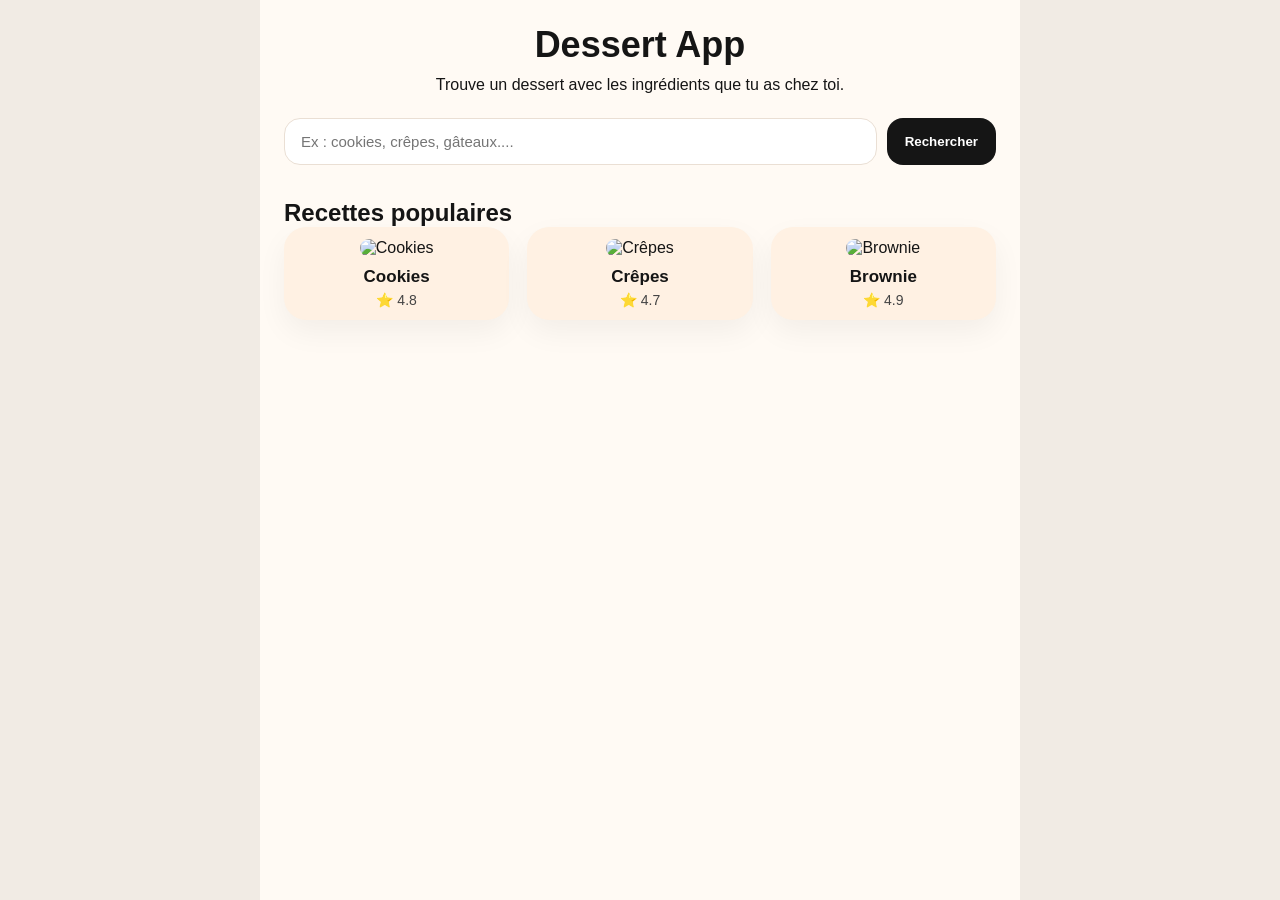
==== index.html @ 3766eb35 "Add files via upload" ====
<!DOCTYPE html>
<html lang="fr">
<head>
  <meta charset="UTF-8" />
  <meta name="viewport" content="width=device-width, initial-scale=1.0" />
  <title>Dessert App</title>
  <link rel="stylesheet" href="style.css" />
</head>
<body>
  <main class="app">
    <section class="home-header">
      <h1>Dessert App</h1>
      <p>Trouve un dessert avec les ingrédients que tu as chez toi.</p>

      <div class="search-box">
        <input id="searchInput" type="text" placeholder="Ex : cookies, crêpes, gâteaux...." />
        <button onclick="searchRecipe()">Rechercher</button>
      </div>
    </section>

    <section>
      <h2>Recettes populaires</h2>

      <div class="recipe-grid">
        <a href="cookies.html" class="recipe-card">
          <img src="images/cookies.jpg" alt="Cookies">
          <h3>Cookies</h3>
          <p>⭐ 4.8</p>
        </a>

        <a href="crepes.html" class="recipe-card">
          <img src="images/crepes.jpg" alt="Crêpes">
          <h3>Crêpes</h3>
          <p>⭐ 4.7</p>
        </a>

        <a href="brownies.html" class="recipe-card">
          <img src="images/brownies.jpg" alt="Brownie">
          <h3>Brownie</h3>
          <p>⭐ 4.9</p>
        </a>
      </div>
    </section>
  </main>

  <script src="script.js"></script>
</body>
</html>
---- style.css ----
* {
  margin: 0;
  padding: 0;
  box-sizing: border-box;
}

body {
  background: #f1ebe4;
  font-family: Arial, sans-serif;
  color: #151515;
}

.app {
  width: 100%;
  max-width: 760px;
  min-height: 100vh;
  margin: 0 auto;
  background: #fffaf4;
  padding: 24px;
}

.back-link {
  display: inline-flex;
  align-items: center;
  gap: 6px;
  background: #fff1e3;
  color: #111;
  text-decoration: none;
  padding: 10px 14px;
  border-radius: 999px;
  font-weight: 600;
  margin-bottom: 22px;
}

.recipe-hero {
  display: grid;
  grid-template-columns: 1fr 1fr;
  gap: 26px;
  align-items: center;
  margin-bottom: 34px;
}

.hero-image {
  position: relative;
  border-radius: 24px;
  overflow: hidden;
  height: 250px;
  box-shadow: 0 12px 30px rgba(0, 0, 0, 0.08);
}

.hero-image img {
  width: 100%;
  height: 100%;
  object-fit: cover;
}

.start-btn {
  position: absolute;
  left: 18px;
  bottom: 18px;
  border: none;
  background: rgba(0, 0, 0, 0.72);
  color: white;
  padding: 12px 18px;
  border-radius: 999px;
  font-weight: bold;
  cursor: pointer;
}

.recipe-title h1 {
  font-size: 42px;
  margin-bottom: 10px;
}

.rating {
  color: #555;
  margin-bottom: 18px;
}

.meta-grid {
  display: grid;
  grid-template-columns: repeat(3, 1fr);
  gap: 10px;
  background: #fff1e3;
  padding: 14px;
  border-radius: 20px;
  margin-bottom: 18px;
}

.meta-card {
  text-align: center;
  font-size: 14px;
}

.meta-card strong {
  display: block;
  font-size: 16px;
  margin-top: 4px;
}

.description {
  line-height: 1.6;
  font-size: 16px;
}

.section {
  background: #fffaf4;
  border-top: 1px solid #eadfd4;
  padding: 30px 0;
}

.section-header {
  display: flex;
  justify-content: space-between;
  align-items: center;
  margin-bottom: 18px;
}

.section h2 {
  font-size: 24px;
}

.badge {
  background: #fff1e3;
  padding: 8px 13px;
  border-radius: 999px;
  font-weight: 600;
  font-size: 14px;
}

.ingredients-grid {
  display: grid;
  grid-template-columns: 1fr 1fr;
  gap: 14px;
}

.ingredient-card {
  display: grid;
  grid-template-columns: 58px 1fr auto;
  align-items: center;
  gap: 14px;
  background: #fff1e3;
  border-radius: 20px;
  padding: 12px;
}

.ingredient-card img {
  width: 58px;
  height: 58px;
  border-radius: 16px;
  object-fit: cover;
}

.ingredient-card strong {
  font-size: 16px;
}

.ingredient-card span {
  font-weight: bold;
}

.tools-list {
  display: grid;
  grid-template-columns: 1fr 1fr;
  gap: 14px;
  list-style: none;
}

.tools-list li {
  background: #fff1e3;
  border-radius: 18px;
  padding: 16px;
  display: flex;
  align-items: center;
  gap: 14px;
  font-weight: 600;
  color: #1a1a1a;
}

.tools-list i {
  width: 20px;
  height: 20px;
  color: #8b5e3c;
}

.steps {
  list-style: none;
  display: flex;
  flex-direction: column;
  gap: 15px;
}

.steps li {
  display: grid;
  grid-template-columns: 38px 1fr;
  gap: 14px;
  align-items: start;
  line-height: 1.6;
}

.steps span {
  width: 38px;
  height: 38px;
  background: #fff1e3;
  border-radius: 50%;
  display: flex;
  justify-content: center;
  align-items: center;
  font-weight: bold;
}

.advice-box {
  background: #fff5d9;
  padding: 18px;
  border-radius: 20px;
  line-height: 1.6;
}

.reviews-grid {
  display: grid;
  grid-template-columns: repeat(3, 1fr);
  gap: 15px;
}

.review-card {
  background: #fff1e3;
  border-radius: 20px;
  padding: 16px;
  line-height: 1.5;
}

.review-card strong {
  display: block;
  margin-bottom: 6px;
}

.review-card small {
  color: #666;
}

@media (max-width: 650px) {
  .app {
    padding: 18px;
  }
  
  .recipe-hero {
    grid-template-columns: 1fr;
    gap: 18px;
  }
  
  .hero-image {
    height: 230px;
  }
  
  .recipe-title h1 {
    font-size: 34px;
  }
  
  .ingredients-grid,
  .tools-list,
  .reviews-grid {
    grid-template-columns: 1fr;
  }
}

/* ACCUEIL */

.home-header {
  text-align: center;
  margin-bottom: 34px;
}

.home-header h1 {
  font-size: 36px;
  margin-bottom: 8px;
}

.home-header p {
  font-size: 16px;
  line-height: 1.4;
  margin-bottom: 22px;
}

.search-box {
  display: flex;
  gap: 10px;
  margin-top: 18px;
}

.search-box input {
  flex: 1;
  border: 1px solid #eadfd4;
  background: white;
  padding: 14px 16px;
  border-radius: 16px;
  font-size: 15px;
  outline: none;
}

.search-box button {
  border: none;
  background: #151515;
  color: white;
  padding: 0 18px;
  border-radius: 16px;
  font-weight: 700;
  cursor: pointer;
}

.recipe-grid {
  display: grid;
  grid-template-columns: repeat(3, 1fr);
  gap: 18px;
}

.recipe-card {
  background: #fff1e3;
  border-radius: 22px;
  padding: 12px;
  text-align: center;
  text-decoration: none;
  color: #151515;
  box-shadow: 0 12px 30px rgba(0, 0, 0, 0.05);
  transition: transform 0.2s ease;
}

.recipe-card:hover {
  transform: translateY(-3px);
}

.recipe-card img {
  width: 100%;
  height: 120px;
  object-fit: cover;
  border-radius: 18px;
  margin-bottom: 10px;
}

.recipe-card h3 {
  font-size: 17px;
  margin-bottom: 5px;
}

.recipe-card p {
  font-size: 14px;
  color: #444;
}

@media (max-width: 650px) {
  .search-box {
    flex-direction: column;
  }
  
  .search-box button {
    padding: 14px;
  }
  
  .recipe-grid {
    grid-template-columns: 1fr;
  }
  
  .recipe-card img {
    height: 190px;
  }
}

.tool-img {
  width:60px;
  height: 60px;
  object-fit: contain;
  flex-shrink: 0;
}
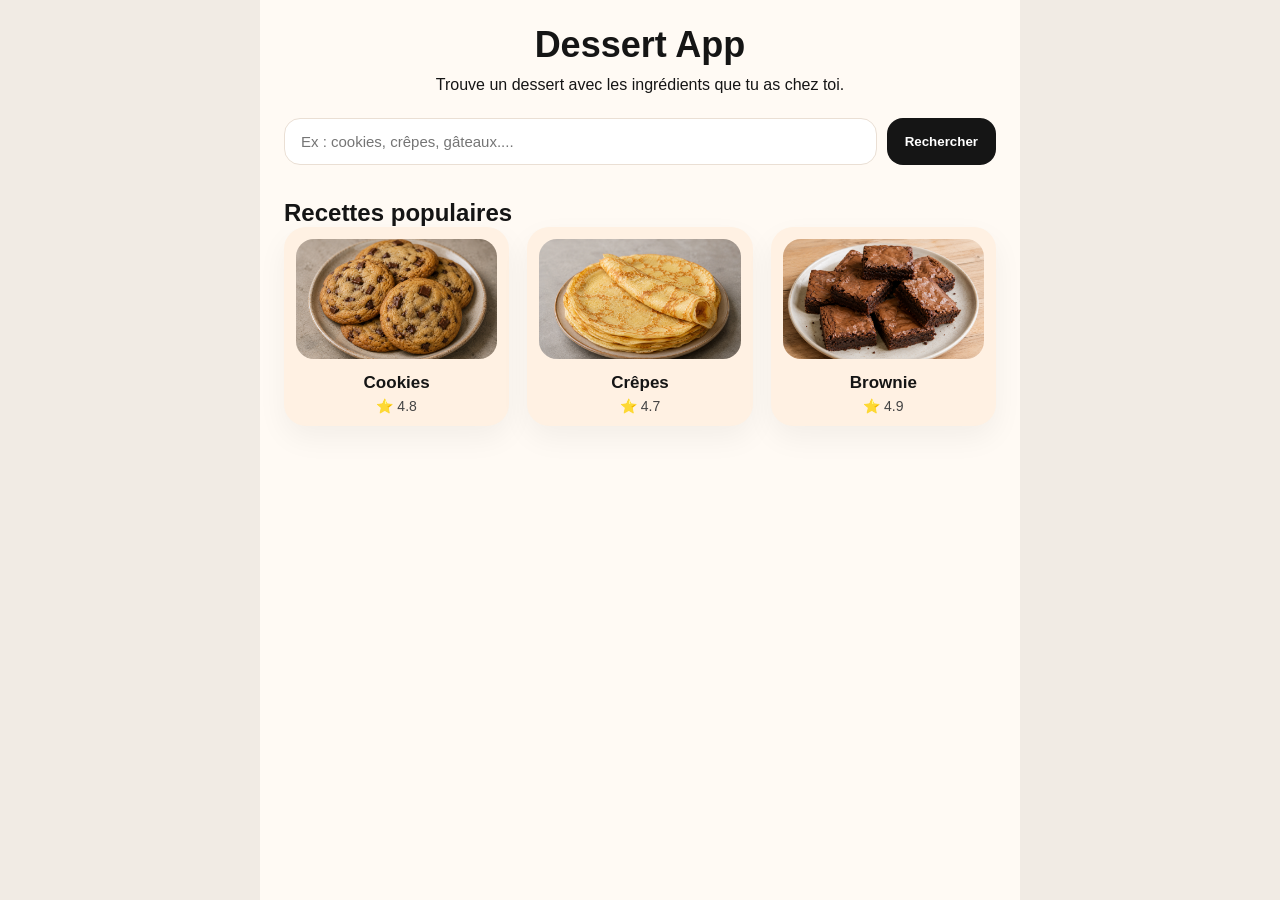
==== commit 13589fa4: "Update index.html" ====
--- a/index.html
+++ b/index.html
@@ -23,19 +23,19 @@
 
       <div class="recipe-grid">
         <a href="cookies.html" class="recipe-card">
-          <img src="images/cookies.jpg" alt="Cookies">
+          <img src="cookies.jpg" alt="Cookies">
           <h3>Cookies</h3>
           <p>⭐ 4.8</p>
         </a>
 
         <a href="crepes.html" class="recipe-card">
-          <img src="images/crepes.jpg" alt="Crêpes">
+          <img src="crepes.jpg" alt="Crêpes">
           <h3>Crêpes</h3>
           <p>⭐ 4.7</p>
         </a>
 
         <a href="brownies.html" class="recipe-card">
-          <img src="images/brownies.jpg" alt="Brownie">
+          <img src="brownies.jpg" alt="Brownie">
           <h3>Brownie</h3>
           <p>⭐ 4.9</p>
         </a>
@@ -45,4 +45,4 @@
 
   <script src="script.js"></script>
 </body>
-</html>+</html>
